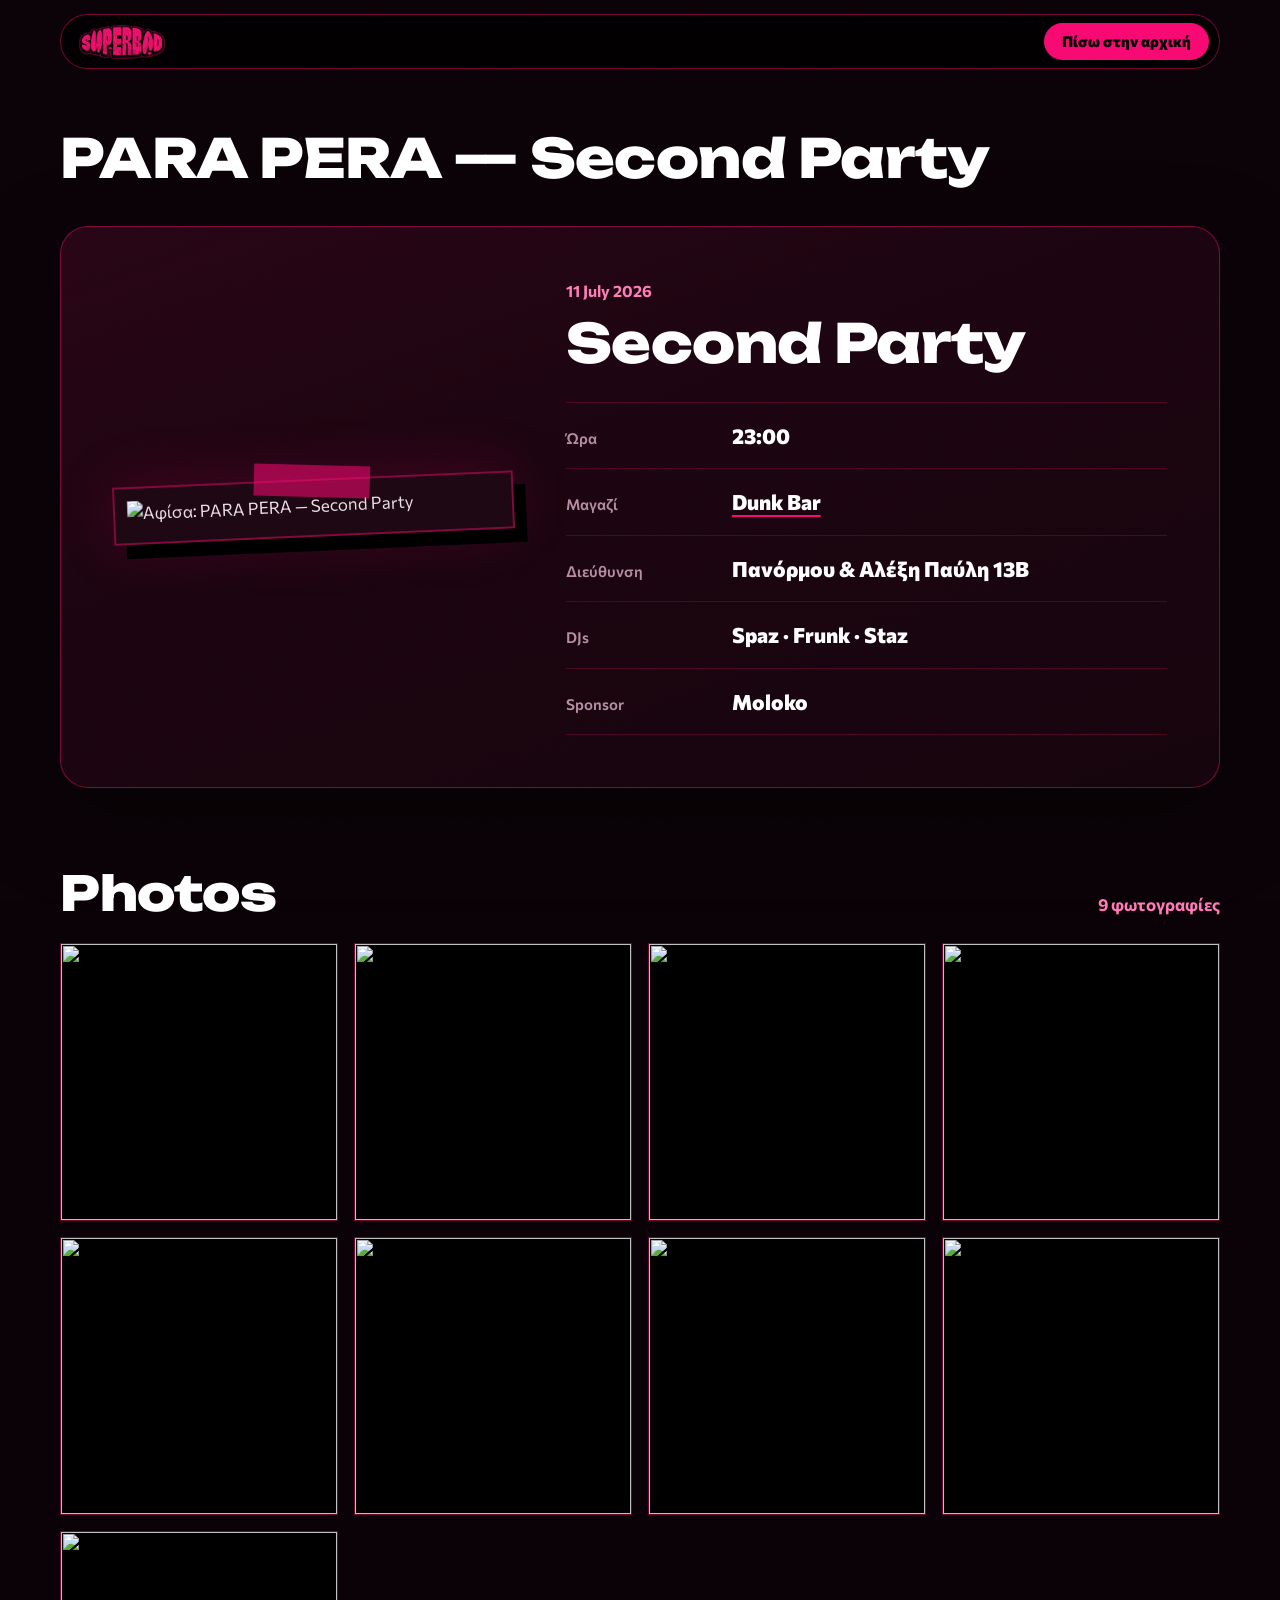
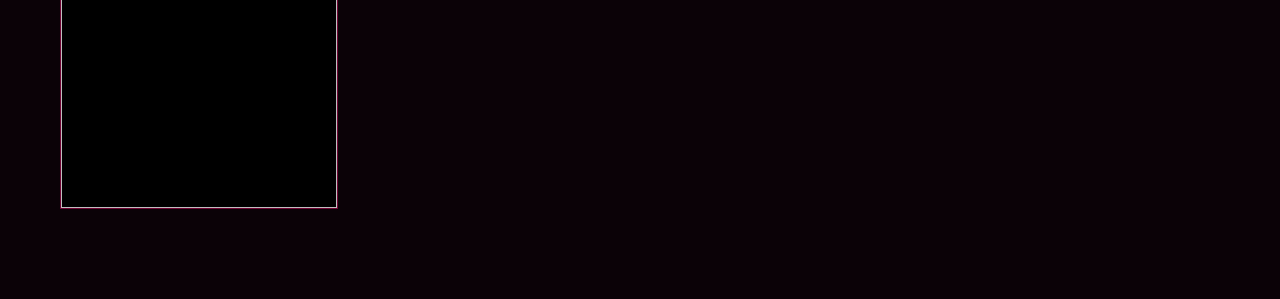
==== past.html @ 8065467e "Add files via upload superbadparty2" ====
<!DOCTYPE html>
<html lang="el">
<head>
<meta charset="UTF-8">
<meta name="viewport" content="width=device-width, initial-scale=1">
<title id="pgTitle">SUPERBAD</title>
<meta name="description" content="SUPERBAD — φωτογραφίες και στοιχεία από παλιό πάρτυ.">
<meta name="color-scheme" content="dark">
<meta name="theme-color" content="#000000">
<link rel="icon" href="logo-sticker.svg" type="image/svg+xml">
<style>html,body{background:#000;margin:0}</style>
<link rel="preconnect" href="https://fonts.googleapis.com">
<link rel="preconnect" href="https://fonts.gstatic.com" crossorigin>
<link rel="stylesheet" href="https://fonts.googleapis.com/css2?family=Unbounded:wght@700;800&family=Commissioner:wght@400;600;700;800&display=swap">
<link rel="stylesheet" href="styles.css">
</head>
<body>

<header class="site-nav">
  <a href="index.html" class="nav-logo" aria-label="SUPERBAD, αρχική"><img src="logo-sticker.svg" alt="SUPERBAD" width="81" height="34"></a>
  <a href="index.html" class="back-link">Πίσω στην αρχική</a>
</header>

<main class="detail">
  <div class="wrap" id="content"></div>
</main>

<div class="lightbox" id="lightbox" role="dialog" aria-modal="true" aria-label="Φωτογραφία">
  <div class="lightbox-topbar">
    <span class="lightbox-counter" id="lbCounter">1 / 1</span>
    <button class="lightbox-close" id="lbClose" aria-label="Κλείσιμο" type="button">&times;</button>
  </div>
  <button class="lightbox-nav-btn lb-prev" id="lbPrev" aria-label="Προηγούμενη" type="button">&#8249;</button>
  <div class="lightbox-img-wrap"><img id="lbImg" src="" alt=""></div>
  <button class="lightbox-nav-btn lb-next" id="lbNext" aria-label="Επόμενη" type="button">&#8250;</button>
</div>

<script src="events.js"></script>
<script>
const params = new URLSearchParams(location.search);
const evSlug = params.get('event') || (typeof PAST_EVENTS !== 'undefined' && PAST_EVENTS[0] ? PAST_EVENTS[0].slug : null);
const ev     = typeof getEventBySlug === 'function' ? getEventBySlug(evSlug) : null;
const box    = document.getElementById('content');

/**
 * Αυτόματο Fallback: αν μια φωτογραφία είναι .jpeg αντί για .jpg
 * (ή το αντίστροφο), το δοκιμάζει αυτόματα χωρίς σφάλμα!
 */
function handleImageFallback(img) {
  const exts = ['.jpg', '.jpeg', '.JPG', '.JPEG', '.png', '.PNG'];
  let currentExt = '';
  for (const e of exts) {
    if (img.src.endsWith(e)) {
      currentExt = e;
      break;
    }
  }
  if (!currentExt) return;
  
  let tried = [];
  try {
    tried = JSON.parse(img.dataset.tried || '[]');
  } catch(e) {}
  tried.push(currentExt);
  img.dataset.tried = JSON.stringify(tried);

  const nextExt = exts.find(e => !tried.includes(e));
  if (nextExt) {
    const newSrc = img.src.slice(0, -currentExt.length) + nextExt;
    img.src = newSrc;
    const parent = img.closest('.photo-item');
    if (parent) {
      parent.dataset.src = newSrc;
    }
  }
}

if (!ev) {
  box.innerHTML = '<h1 class="detail-title display">Δεν βρέθηκε</h1><p class="empty-note">Αυτό το πάρτυ δεν υπάρχει στη λίστα. Γύρνα στην αρχική για το επόμενο.</p>';
} else {
  document.getElementById('pgTitle').textContent = 'SUPERBAD — ' + ev.label;

  const rows = [
        ev.time     ? ['Ώρα',      ev.time]     : null,
    ev.venue    ? ['Μαγαζί',     ev.venueUrl ? `<a href="${ev.venueUrl}" target="_blank" rel="noopener" class="venue-link">${ev.venue}</a>` : ev.venue] : null,
    ev.address  ? ['Διεύθυνση',   ev.address]  : null,
    ev.lineup   ? ['DJs',    ev.lineup]   : null,
    ev.guest    ? ['Guest',  ev.guest]    : null,
    ev.sponsor  ? ['Sponsor', ev.sponsor] : null,
  ].filter(Boolean);

  const photos = typeof getPhotoUrls === 'function' ? getPhotoUrls(ev) : [];

  box.innerHTML = `
    <h1 class="detail-title display">${ev.name}</h1>
    <div class="detail-top party-card">
      ${ev.poster ? `<figure class="poster" style="margin:0"><img src="${ev.poster}" alt="Αφίσα: ${ev.name}"></figure>` : ''}
      <article class="info">
        <p class="info-tag">${ev.date}</p>
        <h2 class="info-title display">${ev.label}</h2>
        <dl class="info-rows">
          ${rows.map(([l,v]) => `<div class="info-row"><dt>${l}</dt><dd>${v}</dd></div>`).join('')}
        </dl>
      </article>
    </div>

    <div class="gallery-head">
      <h2 class="gallery-title display">Photos</h2>
      <span class="gallery-count">${photos.length ? photos.length + ' φωτογραφίες' : ''}</span>
    </div>

    ${photos.length ? `
    <div class="photo-grid">
      ${photos.map((src, idx) => `
        <button class="photo-item" type="button" data-src="${src}" data-index="${idx}" aria-label="Άνοιγμα φωτογραφίας ${idx + 1}" style="padding:0">
          <img src="${src}" alt="" loading="lazy" decoding="async" onerror="handleImageFallback(this)">
        </button>
      `).join('')}
    </div>` : '<p class="empty-note">Οι φωτογραφίες ανεβαίνουν σύντομα.</p>'}
  `;

  /* Lightbox Logic with Next / Prev / Counter / Keyboard / Swipe */
  const lb        = document.getElementById('lightbox');
  const lbImg     = document.getElementById('lbImg');
  const lbCounter = document.getElementById('lbCounter');
  const lbClose   = document.getElementById('lbClose');
  const lbPrev    = document.getElementById('lbPrev');
  const lbNext    = document.getElementById('lbNext');

  let activePhotoList = [];
  let currentIndex = 0;

  function refreshPhotoList() {
    activePhotoList = Array.from(document.querySelectorAll('.photo-item')).map(item => item.dataset.src || item.querySelector('img').src);
  }

  function showPhoto(idx) {
    refreshPhotoList();
    if (!activePhotoList.length) return;
    
    if (idx < 0) idx = activePhotoList.length - 1;
    if (idx >= activePhotoList.length) idx = 0;
    currentIndex = idx;

    lbImg.src = activePhotoList[currentIndex];
    lbCounter.textContent = `${currentIndex + 1} / ${activePhotoList.length}`;
    lb.classList.add('active');
  }

  function nextPhoto() { showPhoto(currentIndex + 1); }
  function prevPhoto() { showPhoto(currentIndex - 1); }
  function closeLightbox() { lb.classList.remove('active'); }

  document.querySelectorAll('.photo-item').forEach(el => {
    el.addEventListener('click', () => {
      const idx = parseInt(el.dataset.index, 10) || 0;
      showPhoto(idx);
    });
  });

  lbClose.addEventListener('click', closeLightbox);
  lbNext.addEventListener('click', (e) => { e.stopPropagation(); nextPhoto(); });
  lbPrev.addEventListener('click', (e) => { e.stopPropagation(); prevPhoto(); });

  lb.addEventListener('click', (e) => {
    if (e.target === lb || e.target.classList.contains('lightbox-img-wrap')) {
      closeLightbox();
    }
  });

  /* Keyboard Navigation */
  document.addEventListener('keydown', (e) => {
    if (!lb.classList.contains('active')) return;
    if (e.key === 'ArrowRight') nextPhoto();
    if (e.key === 'ArrowLeft')  prevPhoto();
    if (e.key === 'Escape')     closeLightbox();
  });

  /* Touch Swipe on Mobile */
  let touchStartX = 0;
  lb.addEventListener('touchstart', (e) => {
    touchStartX = e.changedTouches[0].screenX;
  }, { passive: true });

  lb.addEventListener('touchend', (e) => {
    const touchEndX = e.changedTouches[0].screenX;
    const diff = touchEndX - touchStartX;
    if (diff > 50)  prevPhoto();
    if (diff < -50) nextPhoto();
  }, { passive: true });
}
</script>
</body>
</html>
---- styles.css ----
/* =========================================================
   SUPERBAD — styles.css
   Σκοτεινό site: μαύρο / σκούρο μωβ-ροζ, με το ροζ του logo
   μόνο σαν τόνο (τίτλοι, κουμπιά, περιγράμματα).
   ========================================================= */

:root {
  --pink:    #F80971;   /* το ροζ του logo */
  --pink-lt: #FF7AB6;
  --bruise:  #8A0541;   /* σκούρο ροζ από το paisley */
  --ink:     #000000;
  --night:   #0B0207;   /* φόντο ενοτήτων */
  --plum:    #16040D;   /* κάρτες */
  --line:    rgba(248, 9, 113, .45);
  --white:   #FFFFFF;
  --soft:    #E9DCE3;   /* κείμενο, πιο μαλακό από το λευκό */
  --muted:   #B48CA0;

  --f-display: "Unbounded", "Commissioner", "Arial Black", system-ui, sans-serif;
  --f-body:    "Commissioner", system-ui, -apple-system, "Segoe UI", sans-serif;
}

*, *::before, *::after { box-sizing: border-box; }
html { scroll-behavior: smooth; scroll-padding-top: 90px; }
body {
  margin: 0;
  background: var(--ink);
  color: var(--soft);
  font-family: var(--f-body);
  font-size: 17px;
  line-height: 1.5;
  -webkit-font-smoothing: antialiased;
  overflow-x: hidden;
}
img { max-width: 100%; display: block; }
a { color: inherit; }
::selection { background: var(--pink); color: var(--ink); }
:focus-visible { outline: 3px solid var(--pink-lt); outline-offset: 3px; border-radius: 4px; }
[hidden] { display: none !important; }

/* κόκκος, σαν το print του logo */
body::after {
  content: ""; position: fixed; inset: 0; pointer-events: none; z-index: 100;
  opacity: .10; mix-blend-mode: overlay;
  background-image: url("data:image/svg+xml,%3Csvg xmlns='http://www.w3.org/2000/svg' width='160' height='160'%3E%3Cfilter id='n'%3E%3CfeTurbulence type='fractalNoise' baseFrequency='.9' numOctaves='2' stitchTiles='stitch'/%3E%3C/filter%3E%3Crect width='100%25' height='100%25' filter='url(%23n)'/%3E%3C/svg%3E");
}

.display { font-family: var(--f-display); font-weight: 800; line-height: 1.05; letter-spacing: -.01em; }
.sr-only { position: absolute; width: 1px; height: 1px; overflow: hidden; clip: rect(0 0 0 0); white-space: nowrap; }

/* ---------------- NAV ---------------- */
.site-nav {
  position: fixed; top: 14px; left: 50%; transform: translateX(-50%);
  width: min(1160px, calc(100% - 28px)); z-index: 50;
  display: flex; align-items: center; justify-content: space-between; gap: 16px;
  padding: 8px 10px 8px 18px;
  background: rgba(0,0,0,.82); backdrop-filter: blur(10px); -webkit-backdrop-filter: blur(10px);
  border: 1.5px solid var(--line); border-radius: 999px;
}
.nav-logo img { height: 34px; width: auto; }
.nav-links { display: flex; align-items: center; gap: 4px; }
.nav-link, .nav-past-trigger {
  font: 600 15px/1 var(--f-body); color: var(--soft); text-decoration: none;
  padding: 10px 14px; border-radius: 999px; background: none; border: 0; cursor: pointer;
}
.nav-link:hover, .nav-past-trigger:hover { color: var(--pink-lt); }
.nav-cta {
  font: 800 15px/1 var(--f-body); color: var(--ink); text-decoration: none;
  background: var(--pink); padding: 11px 18px; border-radius: 999px; margin-left: 4px;
}
.nav-cta:hover { background: var(--pink-lt); }
.nav-past { position: relative; }
.nav-past-menu {
  display: none; position: absolute; top: calc(100% + 12px); left: 50%; transform: translateX(-50%);
  min-width: 200px; padding: 8px; background: var(--plum); border: 1.5px solid var(--line); border-radius: 14px;
  box-shadow: 0 18px 40px rgba(0,0,0,.6);
}
.nav-past-menu.open { display: grid; }
.nav-past-menu a { padding: 10px 12px; border-radius: 8px; text-decoration: none; font-weight: 700; color: var(--soft); }
.nav-past-menu a:hover { background: var(--pink); color: var(--ink); }
.nav-mobile-btn { display: none; }
.nav-mobile-menu { display: none; }

/* ---------------- HERO ---------------- */
.hero { position: relative; min-height: 100svh; overflow: hidden; background: var(--ink); isolation: isolate; }
.hero-media { position: absolute; inset: 0; z-index: -1; }
/* το logo είναι στο 34% του video: το κρατάμε στο ίδιο σημείο σε κάθε οθόνη */
.hero-video { width: 100%; height: 100%; object-fit: cover; object-position: 34% 50%; display: block; }
.hero-shade {
  position: absolute; inset: 0;
  background: linear-gradient(180deg, rgba(0,0,0,.4) 0%, transparent 18%, transparent 70%, var(--ink) 100%);
}
.hero-inner {
  min-height: 100svh; display: grid; grid-template-columns: 58fr 42fr; align-items: center;
  padding: 100px 5vw 90px;
}
.hero-side { grid-column: 2; display: flex; flex-direction: column; align-items: center; text-align: center; }
.hero-poster { width: min(100%, calc(56svh * 0.8)); }
.hero-sub {
  margin: 30px 0 0; font: 800 clamp(17px, 1.6vw, 21px)/1.35 var(--f-body);
  color: var(--white); text-shadow: 0 2px 14px rgba(0,0,0,.9); text-wrap: balance; max-width: 30ch;
}
.hero-sub span { color: var(--pink-lt); }
.hero-btn { margin-top: 16px; }

/* ---------------- SECTIONS ---------------- */
.section { padding: 110px 20px; position: relative; background: var(--night); }
.section + .section { border-top: 1px solid rgba(248,9,113,.15); }
.wrap { max-width: 1160px; margin: 0 auto; }
.section-title {
  font-size: clamp(34px, 5.4vw, 72px); margin: 0 0 44px;
  color: var(--white);
}

/* Next party */
.next { background: radial-gradient(ellipse 70% 60% at 30% 40%, #2A0717 0%, var(--night) 70%); }
.party { display: grid; grid-template-columns: minmax(0, 5fr) minmax(0, 6fr); gap: 56px; align-items: center; }

/* αφίσα κολλημένη με ταινία */
.poster {
  position: relative; transform: rotate(-3deg); margin: 0;
  background: #1C0712; padding: 12px 12px 16px; border: 2px solid var(--line);
  box-shadow: 12px 14px 0 #000, 0 0 60px rgba(248,9,113,.18);
  transition: transform .35s cubic-bezier(.2,1.4,.4,1);
}
.poster:hover { transform: rotate(-1deg) scale(1.02); }
.poster img { width: 100%; height: auto; }
.poster::before {
  content: ""; position: absolute; top: -16px; left: 50%; width: 116px; height: 32px;
  transform: translateX(-50%) rotate(4deg); background: rgba(248, 9, 113, .55);
}
.poster-ph {
  aspect-ratio: 4/5; background: var(--plum); border: 2px dashed var(--line);
  display: grid; place-content: center; padding: 24px; text-align: center;
}
.poster-ph span { display: block; font-size: clamp(28px, 3.2vw, 48px); line-height: 1.08; color: var(--pink); transform: rotate(-6deg); }

/* κάρτα: αφίσα αριστερά, στοιχεία δεξιά (όπως στο PARA PERA site) */
.party, .party-card {
  background: linear-gradient(160deg, rgba(248,9,113,.08), rgba(248,9,113,.02) 45%, transparent), var(--plum);
  border: 1.5px solid var(--line); border-radius: 28px; padding: 52px;
  box-shadow: 0 30px 80px rgba(0,0,0,.55);
}
.info { min-width: 0; }
.info-tag { margin: 0 0 12px; font-weight: 700; font-size: 16px; color: var(--pink-lt); }
.info-title { font-size: clamp(34px, 4.2vw, 54px); margin: 0 0 30px; color: var(--white); }
.info-rows { margin: 0; }
.info-row {
  display: grid; grid-template-columns: 150px minmax(0, 1fr); gap: 16px; align-items: baseline;
  padding: 17px 0; border-bottom: 1px solid rgba(248,9,113,.22);
}
.info-row:first-child { border-top: 1px solid rgba(248,9,113,.22); }
.info-row dt { font-size: 15px; font-weight: 600; color: var(--muted); }
.info-row dd { margin: 0; font-size: 21px; font-weight: 800; color: var(--white); overflow-wrap: anywhere; }
.info-row a { color: var(--white); text-decoration-color: var(--pink); text-underline-offset: 5px; }
.info-row a:hover { color: var(--pink-lt); }
.info-actions { display: flex; flex-wrap: wrap; gap: 12px; margin-top: 28px; }

.countdown { display: flex; gap: 10px; margin-top: 30px; }
.cd-unit {
  flex: 1; text-align: center; background: #000; border: 1.5px solid var(--line);
  border-radius: 14px; padding: 12px 4px 10px;
}
.cd-num { font: 800 clamp(24px, 3vw, 34px)/1.1 var(--f-display); display: block; color: var(--pink); font-variant-numeric: tabular-nums; }
.cd-lbl { font-size: 13px; font-weight: 700; color: var(--muted); }
.soon-note {
  margin-top: 28px; padding: 16px 18px; border: 2px dashed var(--line); border-radius: 14px;
  font-weight: 600; color: var(--soft);
}

.btn {
  display: inline-flex; align-items: center; gap: 10px;
  font: 800 16px/1 var(--f-body); color: var(--ink); text-decoration: none;
  background: var(--pink); padding: 15px 22px; border-radius: 999px; border: 2px solid var(--pink);
  box-shadow: 4px 4px 0 var(--bruise);
  transition: transform .15s, box-shadow .15s, background .15s;
}
.btn:hover { background: var(--pink-lt); transform: translate(-2px,-2px); box-shadow: 6px 6px 0 var(--bruise); }
.btn:active { transform: translate(2px,2px); box-shadow: 1px 1px 0 var(--bruise); }
.btn.ghost { background: transparent; color: var(--white); border-color: var(--line); box-shadow: none; }
.btn.ghost:hover { border-color: var(--pink); color: var(--pink-lt); transform: none; }
.btn svg { width: 19px; height: 19px; }

/* Past parties */
.past { background: var(--ink); }
.past-intro { margin: -24px 0 40px; color: var(--muted); font-weight: 600; max-width: 60ch; }
.past-grid { display: grid; grid-template-columns: repeat(auto-fit, minmax(260px, 340px)); gap: 40px; justify-content: center; }
.past-card {
  display: block; background: var(--plum); padding: 12px 12px 18px; text-decoration: none; color: var(--soft);
  border: 2px solid var(--line); box-shadow: 8px 8px 0 #000;
  transition: transform .3s cubic-bezier(.2,1.4,.4,1), border-color .2s;
}
.past-card:nth-child(odd)  { transform: rotate(-2deg); }
.past-card:nth-child(even) { transform: rotate(1.6deg); }
.past-card:hover { transform: rotate(0) translateY(-6px); border-color: var(--pink); }
.past-card .thumb { aspect-ratio: 4/5; overflow: hidden; background: #000; }
.past-card .thumb img { width: 100%; height: 100%; object-fit: cover; }
.past-card .name { font: 800 21px/1.2 var(--f-display); margin-top: 14px; color: var(--white); }
.past-card .meta { font-weight: 600; color: var(--pink-lt); margin-top: 4px; }
.past-card .more { display: inline-block; margin-top: 10px; font-weight: 700; color: var(--muted); }

/* Partners */
.partners { background: var(--night); }
.partner-row { display: grid; grid-template-columns: repeat(auto-fit, minmax(280px, 1fr)); gap: 32px; }
.partner {
  background: var(--plum); border: 2px solid var(--line); border-radius: 22px; padding: 26px;
  box-shadow: 8px 8px 0 #000;
}
.partner-head { display: flex; align-items: center; gap: 18px; }
.partner-logo { width: 96px; height: 96px; border-radius: 16px; border: 1.5px solid var(--line); object-fit: contain; background: #000; padding: 8px; }
.partner-logo.rect { width: 172px; object-fit: contain; padding: 6px 8px; background: #000; flex-shrink: 0; }
.partner-name { font: 800 23px/1.15 var(--f-display); color: var(--white); }
.partner-role { font-weight: 600; color: var(--pink-lt); margin-top: 4px; }
.partner-links { display: flex; flex-wrap: wrap; gap: 10px; margin-top: 22px; }
.chip {
  display: inline-flex; align-items: center; gap: 8px; text-decoration: none;
  font-weight: 700; font-size: 15px; color: var(--soft);
  padding: 9px 14px; border: 1.5px solid var(--line); border-radius: 999px;
}
.chip:hover { background: var(--pink); border-color: var(--pink); color: var(--ink); }
.chip svg { width: 17px; height: 17px; }

/* ---------------- FOOTER ---------------- */
.site-footer { background: var(--ink); padding: 90px 20px 40px; text-align: center; overflow: hidden; border-top: 1px solid rgba(248,9,113,.15); }
.footer-logo { width: min(460px, 78vw); margin: 0 auto; transform: rotate(3deg); filter: drop-shadow(0 0 30px rgba(248,9,113,.25)); }
.footer-social { display: flex; justify-content: center; gap: 14px; margin-top: 36px; }
.footer-social a {
  width: 52px; height: 52px; display: grid; place-items: center; border-radius: 50%;
  border: 1.5px solid var(--line); color: var(--pink);
}
.footer-social a:hover { background: var(--pink); color: var(--ink); }
.footer-social svg { width: 22px; height: 22px; }
.footer-copy { margin-top: 30px; color: var(--muted); font-size: 14px; }

/* ---------------- PAST EVENT PAGE ---------------- */
.detail { background: var(--night); min-height: 100vh; padding: 130px 20px 90px; }
.back-link {
  font: 800 15px/1 var(--f-body); color: var(--ink); text-decoration: none;
  background: var(--pink); padding: 11px 18px; border-radius: 999px;
}
.back-link:hover { background: var(--pink-lt); }
.detail-title { font-size: clamp(26px, 4.2vw, 54px); margin: 0 0 40px; color: var(--white); }
.detail-top { display: grid; grid-template-columns: minmax(0, 4fr) minmax(0, 6fr); gap: 52px; align-items: center; }
.detail-top .poster { transform: rotate(-2.5deg); }
.gallery-head { display: flex; align-items: baseline; justify-content: space-between; gap: 16px; margin: 80px 0 24px; flex-wrap: wrap; }
.gallery-title { font-size: clamp(30px, 4vw, 48px); margin: 0; color: var(--white); }
.gallery-count { font-weight: 700; color: var(--pink-lt); }
.photo-grid { display: grid; grid-template-columns: repeat(auto-fill, minmax(220px, 1fr)); gap: 16px; }
.photo-item {
  aspect-ratio: 1; overflow: hidden; cursor: zoom-in; border: 1.5px solid var(--line); background: #000;
  transition: transform .2s, border-color .2s;
}
.photo-item:hover { transform: translateY(-3px); border-color: var(--pink); }
.photo-item img { width: 100%; height: 100%; object-fit: cover; }
.empty-note { padding: 22px; border: 2px dashed var(--line); border-radius: 16px; font-weight: 600; }

.lightbox { position: fixed; inset: 0; z-index: 200; display: none; place-items: center; background: rgba(0,0,0,.95); }
.lightbox.active { display: grid; }
.lightbox-img-wrap { width: 100%; height: 100%; display: grid; place-items: center; padding: 70px; }
.lightbox-img-wrap img { max-width: 100%; max-height: 100%; object-fit: contain; }
.lightbox-topbar { position: absolute; top: 18px; left: 18px; right: 18px; display: flex; justify-content: space-between; align-items: center; z-index: 2; }
.lightbox-counter { font: 800 18px/1 var(--f-body); color: var(--pink); }
.lightbox-close, .lightbox-nav-btn {
  width: 50px; height: 50px; border-radius: 50%; border: 0; cursor: pointer;
  background: var(--pink); color: var(--ink); font: 800 26px/1 var(--f-display);
}
.lightbox-nav-btn { position: absolute; top: 50%; transform: translateY(-50%); z-index: 2; }
.lb-prev { left: 14px; } .lb-next { right: 14px; }
.lightbox-close:hover, .lightbox-nav-btn:hover { background: var(--white); }

/* ---------------- RESPONSIVE ---------------- */
@media (max-width: 900px) {
  .hero-media { position: relative; inset: auto; height: 50svh; }
  .hero-video { object-position: 19% 50%; }
  .hero-inner { display: block; min-height: 0; padding: 0 20px 70px; margin-top: -10svh; }
  .hero-side { position: relative; }
  .hero-poster { width: min(78vw, 360px); }
  .party, .detail-top { grid-template-columns: 1fr; gap: 48px; }
  .poster { max-width: min(380px, 82vw); margin: 0 auto; }
  .party, .party-card { padding: 34px 22px; border-radius: 22px; }
}
@media (max-width: 720px) {
  .nav-links { display: none; }
  .nav-mobile-btn {
    display: block; font: 800 15px/1 var(--f-body); color: var(--ink);
    background: var(--pink); border: 0; border-radius: 999px; padding: 11px 18px; cursor: pointer;
  }
  .nav-mobile-menu {
    position: fixed; top: 76px; left: 14px; right: 14px; z-index: 49;
    flex-direction: column; gap: 4px; padding: 14px;
    background: var(--plum); border: 1.5px solid var(--line); border-radius: 20px; box-shadow: 0 18px 40px rgba(0,0,0,.6);
  }
  .nav-mobile-menu.open { display: flex; }
  .nav-mobile-menu a { color: var(--soft); text-decoration: none; font: 800 20px/1 var(--f-body); padding: 12px 10px; border-radius: 10px; }
  .nav-mobile-menu a:hover { background: var(--pink); color: var(--ink); }
  .section { padding: 84px 18px; }
  .section-title { margin-bottom: 36px; }
  .info-row { grid-template-columns: 1fr; gap: 2px; padding: 13px 0; }
  .info-row dd { font-size: 19px; }
  .countdown { gap: 6px; }
  .lightbox-img-wrap { padding: 70px 10px; }
}

@media (prefers-reduced-motion: reduce) {
  html { scroll-behavior: auto; }
  .poster, .past-card, .btn, .photo-item { transition: none; }
}
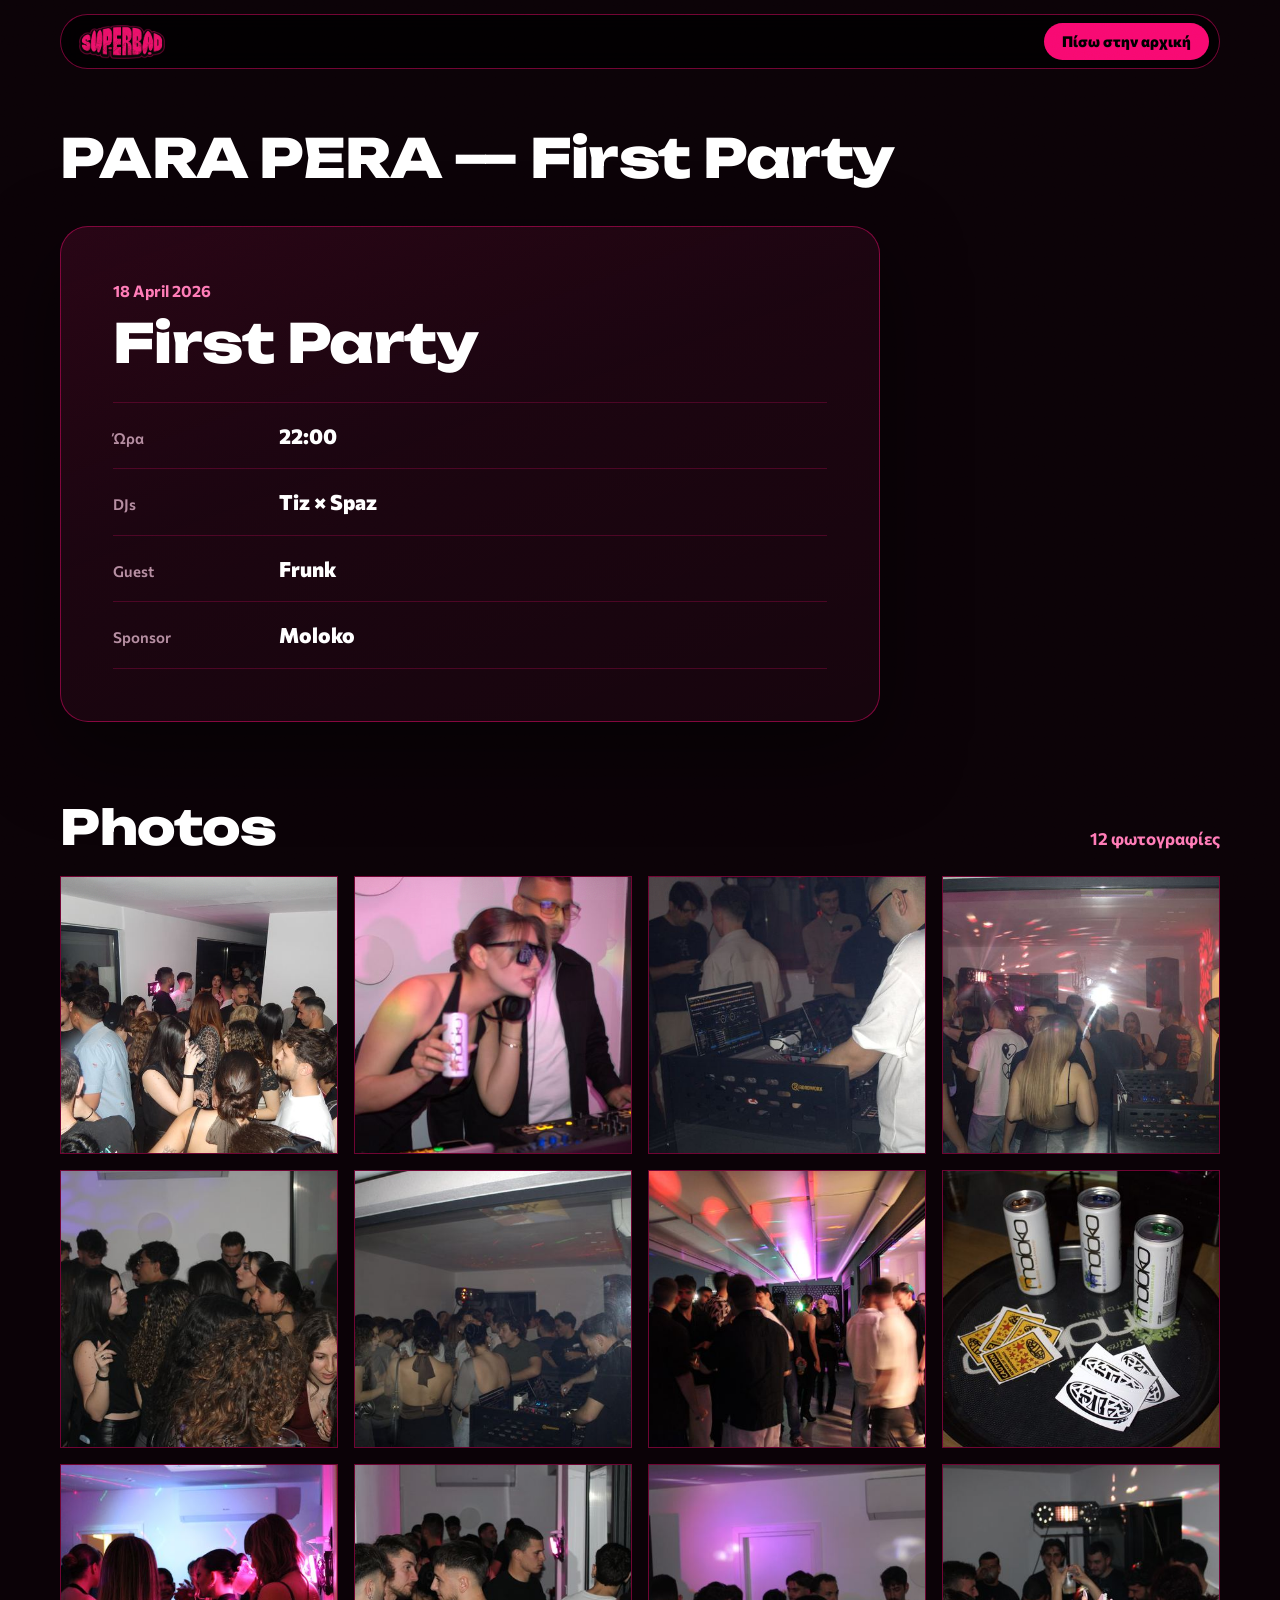
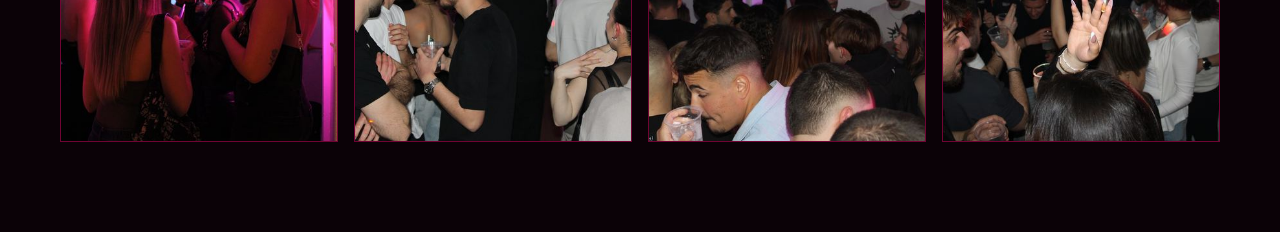
==== commit 09be9bbe: "Add files via upload" ====
--- a/past.html
+++ b/past.html
@@ -90,10 +90,11 @@
   ].filter(Boolean);
 
   const photos = typeof getPhotoUrls === 'function' ? getPhotoUrls(ev) : [];
+  const thumbs = typeof getThumbUrls === 'function' ? getThumbUrls(ev) : photos;
 
   box.innerHTML = `
     <h1 class="detail-title display">${ev.name}</h1>
-    <div class="detail-top party-card">
+    <div class="detail-top party-card${ev.poster ? '' : ' no-poster'}">
       ${ev.poster ? `<figure class="poster" style="margin:0"><img src="${ev.poster}" alt="Αφίσα: ${ev.name}"></figure>` : ''}
       <article class="info">
         <p class="info-tag">${ev.date}</p>
@@ -113,7 +114,7 @@
     <div class="photo-grid">
       ${photos.map((src, idx) => `
         <button class="photo-item" type="button" data-src="${src}" data-index="${idx}" aria-label="Άνοιγμα φωτογραφίας ${idx + 1}" style="padding:0">
-          <img src="${src}" alt="" loading="lazy" decoding="async" onerror="handleImageFallback(this)">
+          <img src="${thumbs[idx]}" alt="" loading="lazy" decoding="async" onerror="this.onerror=null;this.src='${src}'">
         </button>
       `).join('')}
     </div>` : '<p class="empty-note">Οι φωτογραφίες ανεβαίνουν σύντομα.</p>'}
@@ -188,6 +189,10 @@
     if (diff > 50)  prevPhoto();
     if (diff < -50) nextPhoto();
   }, { passive: true });
+
+  /* Άνοιγμα συγκεκριμένης φωτογραφίας από την αρχική (past.html?event=...&photo=3) */
+  const startPhoto = parseInt(params.get('photo'), 10);
+  if (startPhoto > 0) showPhoto(startPhoto - 1);
 }
 </script>
 </body>
--- a/styles.css
+++ b/styles.css
@@ -305,3 +305,46 @@
   html { scroll-behavior: auto; }
   .poster, .past-card, .btn, .photo-item { transition: none; }
 }
+
+/* ---------------- VIDEO: χωρίς κουμπί play στα κινητά ---------------- */
+.hero-media { background: #000 url("hero-bg.jpg") 34% 50% / cover no-repeat; }
+.hero-video { pointer-events: none; }
+.hero-video.no-autoplay { visibility: hidden; }
+.hero-video::-webkit-media-controls,
+.hero-video::-webkit-media-controls-panel,
+.hero-video::-webkit-media-controls-overlay-play-button,
+.hero-video::-webkit-media-controls-start-playback-button { display: none !important; -webkit-appearance: none; }
+@media (max-width: 900px) { .hero-media { background-position: 19% 50%; } }
+
+/* ---------------- PAST PARTIES: επιλογή πάρτυ ---------------- */
+.pp-tabs { display: flex; flex-wrap: wrap; gap: 12px; margin-bottom: 28px; }
+.pp-tab {
+  display: flex; flex-direction: column; align-items: flex-start; gap: 4px; cursor: pointer;
+  font: 800 18px/1.1 var(--f-display); color: var(--soft); text-align: left;
+  background: var(--plum); border: 1.5px solid var(--line); border-radius: 16px; padding: 14px 20px;
+  transition: background .15s, border-color .15s;
+}
+.pp-tab small { font: 600 13px/1 var(--f-body); color: var(--muted); }
+.pp-tab:hover { border-color: var(--pink); }
+.pp-tab[aria-selected="true"] { background: var(--pink); border-color: var(--pink); color: var(--ink); }
+.pp-tab[aria-selected="true"] small { color: rgba(0,0,0,.7); }
+.pp-panel { background: var(--plum); border: 1.5px solid var(--line); border-radius: 24px; padding: 28px; }
+.pp-meta { display: flex; flex-wrap: wrap; gap: 8px 22px; margin: 0 0 22px; font-weight: 700; color: var(--soft); }
+.pp-meta span + span::before { content: ""; display: inline-block; width: 6px; height: 6px; border-radius: 50%; background: var(--pink); margin: 0 14px 2px -14px; }
+.pp-grid { display: grid; grid-template-columns: repeat(4, 1fr); gap: 12px; }
+.pp-photo { display: block; aspect-ratio: 1; overflow: hidden; border-radius: 12px; background: #000; border: 1.5px solid transparent; }
+.pp-photo img { width: 100%; height: 100%; object-fit: cover; transition: transform .3s; }
+.pp-photo:hover { border-color: var(--pink); }
+.pp-photo:hover img { transform: scale(1.05); }
+.pp-all { margin-top: 24px; }
+.party-card.no-poster { grid-template-columns: 1fr; max-width: 820px; }
+@media (max-width: 720px) {
+  .pp-grid { grid-template-columns: repeat(2, 1fr); }
+  .pp-panel { padding: 18px; }
+  .pp-tab { flex: 1; }
+}
+@media (max-width: 720px) {
+  .pp-meta { flex-direction: column; gap: 4px; }
+  .pp-meta span + span::before { display: none; }
+  .pp-tab { font-size: 16px; }
+}
